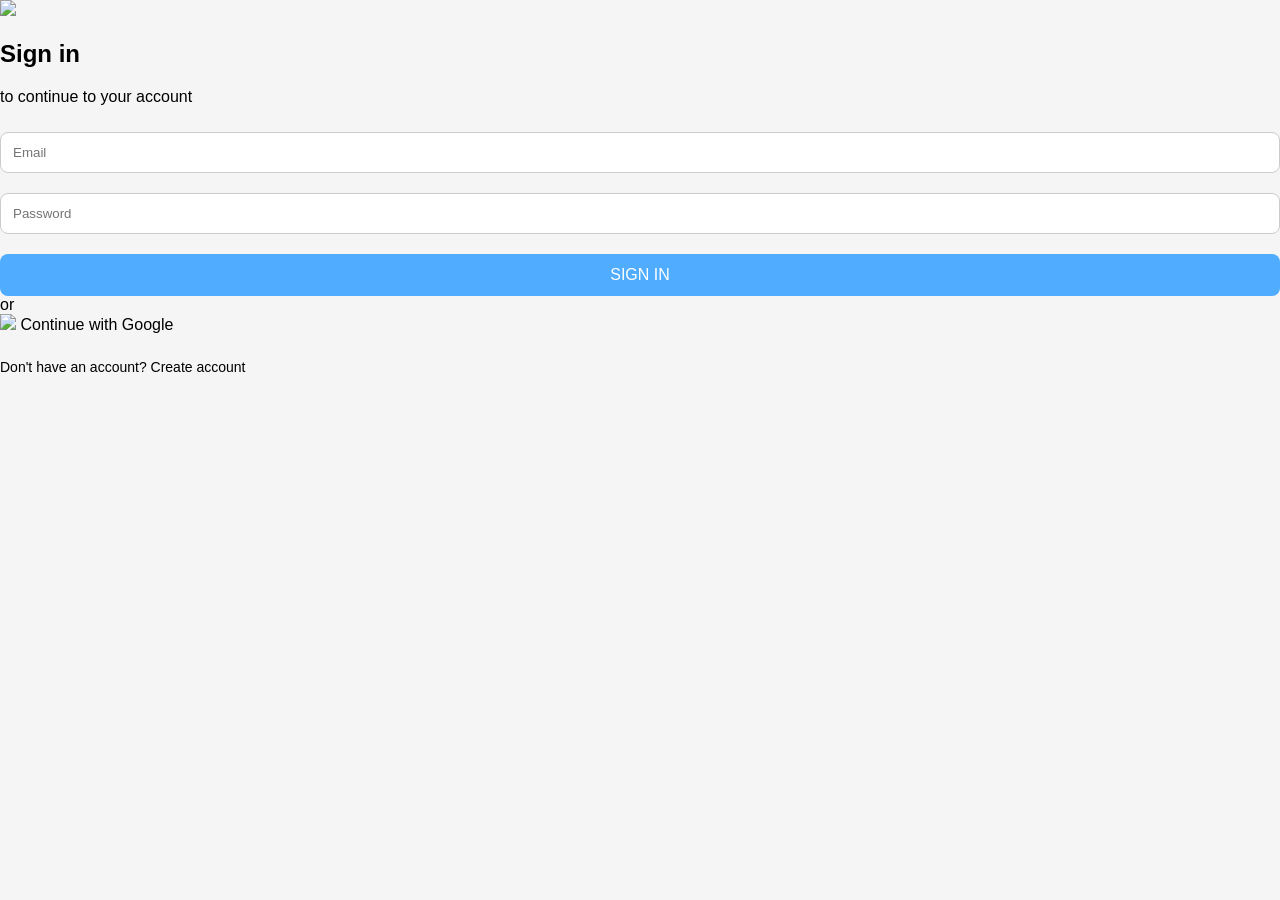
==== index.html @ 34eb0e0a "Add files via upload" ====
<!DOCTYPE html>
<html lang="en">
<head>
<meta charset="UTF-8">
<meta name="viewport" content="width=device-width, initial-scale=1.0">
<title>Sign In</title>
<link rel="stylesheet" href="style.css">
</head>
<body>

<div class="login-card">
    <div class="logo-container">
        <img src="assets/logo.png">
    </div>

    <h2>Sign in</h2>
    <p>to continue to your account</p>

    <div id="error-box" class="error-msg"></div>

    <form id="loginForm">
        <div class="input-group">
            <input type="email" id="email" placeholder="Email" required>
        </div>
        <div class="input-group">
            <input type="password" id="password" placeholder="Password" required>
        </div>
        <button type="submit" class="signin-btn">SIGN IN</button>
    </form>

    <div class="divider">or</div>

    <div class="social-btn" onclick="googleLogin()">
        <img src="https://www.gstatic.com/images/branding/product/1x/gsa_512dp.png">
        Continue with Google
    </div>

    <div style="margin-top: 25px; font-size: 14px;">
        Don't have an account? <span class="footer-link" onclick="createNewAccount()">Create account</span>
    </div>
</div>

<script src="firebase.js"></script>
<script type="module" src="script.js"></script>
</body>
</html>
---- style.css ----
body {font-family: Arial; margin:0; padding:0; background:#f5f5f5;}
.bg {position:fixed;top:0;left:0;width:100%;height:100%;background:linear-gradient(to right,#4facfe,#00f2fe);z-index:-1;}
.card {width:350px;background:white;padding:30px;border-radius:15px;margin:100px auto;text-align:center;box-shadow:0px 10px 20px rgba(0,0,0,0.2);}
.logo {width:100px;margin-bottom:20px;}
input {width:100%;padding:12px;margin:10px 0;border-radius:8px;border:1px solid #ccc;box-sizing:border-box;}
button {width:100%;padding:12px;background:#4facfe;color:white;border:none;border-radius:8px;cursor:pointer;font-size:16px;margin-top:10px;}
button:hover{background:#00f2fe;}
.social img{width:40px;margin:0 10px;cursor:pointer;}
.or{margin:20px 0 10px;}
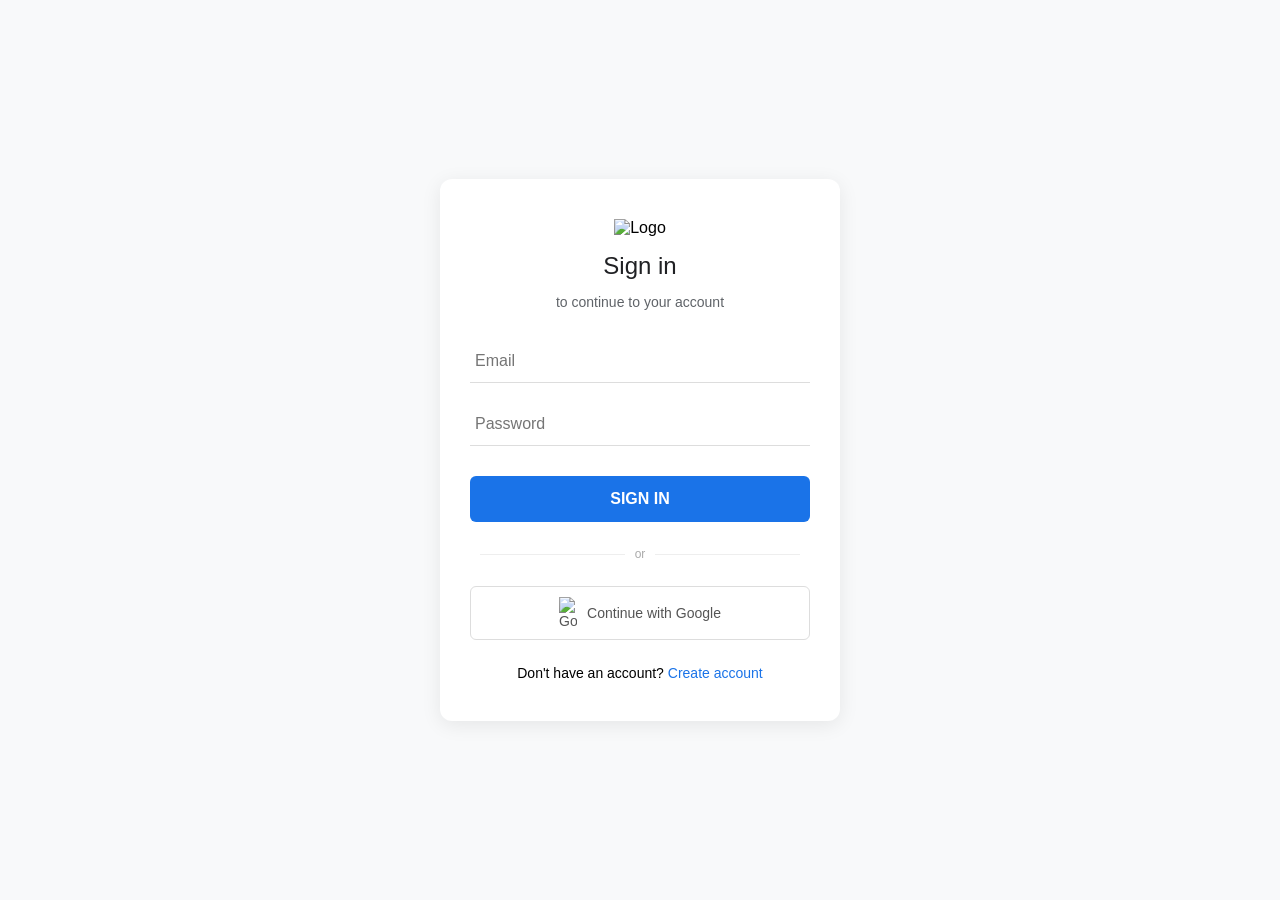
==== commit 7e27cd4c: "Update index.html" ====
--- a/index.html
+++ b/index.html
@@ -1,46 +1,176 @@
 <!DOCTYPE html>
 <html lang="en">
 <head>
-<meta charset="UTF-8">
-<meta name="viewport" content="width=device-width, initial-scale=1.0">
-<title>Sign In</title>
-<link rel="stylesheet" href="style.css">
+    <meta charset="UTF-8">
+    <meta name="viewport" content="width=device-width, initial-scale=1.0">
+    <title>Sign In</title>
+    
+    <script src="https://www.gstatic.com/firebasejs/9.22.1/firebase-app-compat.js"></script>
+    <script src="https://www.gstatic.com/firebasejs/9.22.1/firebase-auth-compat.js"></script>
+    <script src="https://www.gstatic.com/firebasejs/9.22.1/firebase-firestore-compat.js"></script>
+
+    <style>
+        * { box-sizing: border-box; }
+        body {
+            margin: 0; padding: 0;
+            font-family: 'Segoe UI', sans-serif;
+            background-color: #f8f9fa;
+            display: flex; justify-content: center; align-items: center;
+            min-height: 100vh;
+        }
+
+        .login-card {
+            background: white; width: 90%; max-width: 400px;
+            padding: 40px 30px; border-radius: 12px;
+            box-shadow: 0 4px 20px rgba(0,0,0,0.08); text-align: center;
+        }
+
+        .logo-container img { width: 65px; height: 65px; margin-bottom: 15px; }
+
+        h2 { margin: 0; font-size: 24px; color: #202124; font-weight: 500; }
+        p { color: #5f6368; font-size: 14px; margin-bottom: 30px; }
+
+        .input-group { margin-bottom: 20px; text-align: left; }
+        input {
+            width: 100%; padding: 12px 5px;
+            border: none; border-bottom: 1px solid #ddd;
+            font-size: 16px; outline: none; transition: 0.3s;
+        }
+        input:focus { border-bottom: 2px solid #1a73e8; }
+
+        .signin-btn {
+            width: 100%; padding: 14px;
+            background-color: #1a73e8; color: white;
+            border: none; border-radius: 6px;
+            font-size: 16px; font-weight: bold; cursor: pointer;
+            margin-top: 10px;
+        }
+
+        .divider { margin: 25px 0; display: flex; align-items: center; color: #aaa; font-size: 12px; }
+        .divider::before, .divider::after { content: ""; flex: 1; height: 1px; background: #eee; margin: 0 10px; }
+
+        .social-btn {
+            width: 100%; padding: 10px;
+            background: white; border: 1px solid #ddd;
+            border-radius: 6px; margin-bottom: 12px;
+            display: flex; justify-content: center; align-items: center;
+            cursor: pointer; font-size: 14px; color: #555;
+        }
+        .social-btn img { width: 18px; margin-right: 10px; }
+
+        .error-msg { color: #d93025; font-size: 13px; margin-bottom: 15px; display: none; }
+        .footer-link { color: #1a73e8; text-decoration: none; font-weight: 500; cursor: pointer; }
+    </style>
 </head>
 <body>
 
-<div class="login-card">
-    <div class="logo-container">
-        <img src="assets/logo.png">
+    <div class="login-card">
+        <div class="logo-container">
+            <img src="assets/logo.png" alt="Logo">
+        </div>
+
+        <h2>Sign in</h2>
+        <p>to continue to your account</p>
+
+        <div id="error-box" class="error-msg"></div>
+
+        <form id="loginForm">
+            <div class="input-group">
+                <input type="email" id="email" placeholder="Email" required>
+            </div>
+            <div class="input-group">
+                <input type="password" id="password" placeholder="Password" required>
+            </div>
+            <button type="submit" class="signin-btn" id="loginBtn">SIGN IN</button>
+        </form>
+
+        <div class="divider">or</div>
+
+        <div class="social-btn" onclick="googleLogin()">
+            <img src="https://www.gstatic.com/images/branding/product/1x/gsa_512dp.png" alt="Google">
+            Continue with Google
+        </div>
+
+        <div style="margin-top: 25px; font-size: 14px;">
+            Don't have an account? <span class="footer-link" onclick="createNewAccount()">Create account</span>
+        </div>
     </div>
 
-    <h2>Sign in</h2>
-    <p>to continue to your account</p>
+    <script>
+        // ১. আপনার Firebase কনফিগারেশন
+        const firebaseConfig = {
+            apiKey: "AIzaSyCzv08ydHYvUue_sgEjDoT221ocAedXYfM",
+            authDomain: "myproject-9f21b.firebaseapp.com",
+            projectId: "myproject-9f21b",
+            storageBucket: "myproject-9f21b.firebasestorage.app",
+            messagingSenderId: "670760388595",
+            appId: "1:670760388595:web:a88159aa1ef33a4da37486"
+        };
 
-    <div id="error-box" class="error-msg"></div>
+        // ২. Initialize Firebase
+        firebase.initializeApp(firebaseConfig);
+        const auth = firebase.auth();
+        const db = firebase.firestore();
 
-    <form id="loginForm">
-        <div class="input-group">
-            <input type="email" id="email" placeholder="Email" required>
-        </div>
-        <div class="input-group">
-            <input type="password" id="password" placeholder="Password" required>
-        </div>
-        <button type="submit" class="signin-btn">SIGN IN</button>
-    </form>
+        // ৩. লগইন সাকসেস হ্যান্ডলার (আপনার চাওয়া লজিক)
+        function handleLoginSuccess(user) {
+            db.collection("users").doc(user.uid).get().then((doc) => {
+                if (doc.exists && doc.data().nickname) {
+                    // তথ্য থাকলে সরাসরি হোমে
+                    window.location.href = "home.html";
+                } else {
+                    // তথ্য না থাকলে বেসিক ইনফো পেজে
+                    window.location.href = "gender_selection.html";
+                }
+            }).catch((error) => {
+                console.error("Firestore Error:", error);
+                window.location.href = "gender_selection.html";
+            });
+        }
 
-    <div class="divider">or</div>
+        // ৪. ইমেইল লগইন
+        document.getElementById('loginForm').addEventListener('submit', (e) => {
+            e.preventDefault();
+            const email = document.getElementById('email').value;
+            const pass = document.getElementById('password').value;
+            const btn = document.getElementById('loginBtn');
 
-    <div class="social-btn" onclick="googleLogin()">
-        <img src="https://www.gstatic.com/images/branding/product/1x/gsa_512dp.png">
-        Continue with Google
-    </div>
+            btn.disabled = true;
+            btn.innerText = "Checking...";
 
-    <div style="margin-top: 25px; font-size: 14px;">
-        Don't have an account? <span class="footer-link" onclick="createNewAccount()">Create account</span>
-    </div>
-</div>
+            auth.signInWithEmailAndPassword(email, pass)
+                .then((res) => handleLoginSuccess(res.user))
+                .catch(err => {
+                    showError(err.message);
+                    btn.disabled = false;
+                    btn.innerText = "SIGN IN";
+                });
+        });
 
-<script src="firebase.js"></script>
-<script type="module" src="script.js"></script>
+        // ৫. গুগল লগইন
+        function googleLogin() {
+            const provider = new firebase.auth.GoogleAuthProvider();
+            auth.signInWithPopup(provider)
+                .then((res) => handleLoginSuccess(res.user))
+                .catch(err => showError(err.message));
+        }
+
+        // ৬. নতুন অ্যাকাউন্ট খোলা (টেস্টের জন্য)
+        function createNewAccount() {
+            const email = document.getElementById('email').value;
+            const pass = document.getElementById('password').value;
+            if(!email || !pass) { alert("Enter email/pass first!"); return; }
+
+            auth.createUserWithEmailAndPassword(email, pass)
+                .then((res) => handleLoginSuccess(res.user))
+                .catch(err => showError(err.message));
+        }
+
+        function showError(msg) {
+            const box = document.getElementById('error-box');
+            box.innerText = msg;
+            box.style.display = "block";
+        }
+    </script>
 </body>
-</html>+</html>
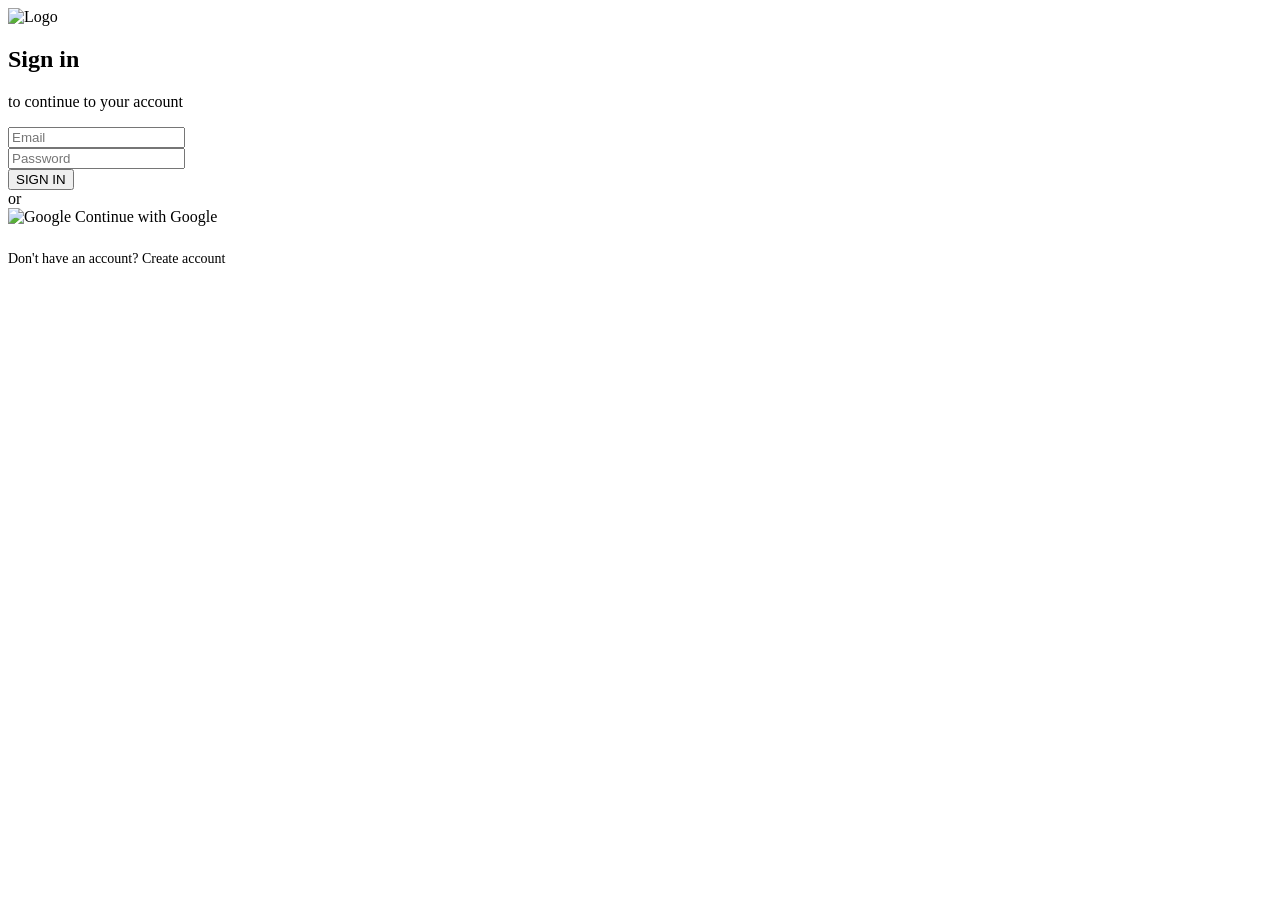
==== commit 50ea9dd2: "Update index.html" ====
--- a/index.html
+++ b/index.html
@@ -6,61 +6,10 @@
     <title>Sign In</title>
     
     <script src="https://www.gstatic.com/firebasejs/9.22.1/firebase-app-compat.js"></script>
-    <script src="https://www.gstatic.com/firebasejs/9.22.1/firebase-auth-compat.js"></script>
-    <script src="https://www.gstatic.com/firebasejs/9.22.1/firebase-firestore-compat.js"></script>
+<script src="https://www.gstatic.com/firebasejs/9.22.1/firebase-firestore-compat.js"></script>
+<script src="https://www.gstatic.com/firebasejs/9.22.1/firebase-storage-compat.js"></script>
 
-    <style>
-        * { box-sizing: border-box; }
-        body {
-            margin: 0; padding: 0;
-            font-family: 'Segoe UI', sans-serif;
-            background-color: #f8f9fa;
-            display: flex; justify-content: center; align-items: center;
-            min-height: 100vh;
-        }
-
-        .login-card {
-            background: white; width: 90%; max-width: 400px;
-            padding: 40px 30px; border-radius: 12px;
-            box-shadow: 0 4px 20px rgba(0,0,0,0.08); text-align: center;
-        }
-
-        .logo-container img { width: 65px; height: 65px; margin-bottom: 15px; }
-
-        h2 { margin: 0; font-size: 24px; color: #202124; font-weight: 500; }
-        p { color: #5f6368; font-size: 14px; margin-bottom: 30px; }
-
-        .input-group { margin-bottom: 20px; text-align: left; }
-        input {
-            width: 100%; padding: 12px 5px;
-            border: none; border-bottom: 1px solid #ddd;
-            font-size: 16px; outline: none; transition: 0.3s;
-        }
-        input:focus { border-bottom: 2px solid #1a73e8; }
-
-        .signin-btn {
-            width: 100%; padding: 14px;
-            background-color: #1a73e8; color: white;
-            border: none; border-radius: 6px;
-            font-size: 16px; font-weight: bold; cursor: pointer;
-            margin-top: 10px;
-        }
-
-        .divider { margin: 25px 0; display: flex; align-items: center; color: #aaa; font-size: 12px; }
-        .divider::before, .divider::after { content: ""; flex: 1; height: 1px; background: #eee; margin: 0 10px; }
-
-        .social-btn {
-            width: 100%; padding: 10px;
-            background: white; border: 1px solid #ddd;
-            border-radius: 6px; margin-bottom: 12px;
-            display: flex; justify-content: center; align-items: center;
-            cursor: pointer; font-size: 14px; color: #555;
-        }
-        .social-btn img { width: 18px; margin-right: 10px; }
-
-        .error-msg { color: #d93025; font-size: 13px; margin-bottom: 15px; display: none; }
-        .footer-link { color: #1a73e8; text-decoration: none; font-weight: 500; cursor: pointer; }
-    </style>
+    
 </head>
 <body>
 
@@ -96,81 +45,11 @@
         </div>
     </div>
 
-    <script>
-        // ১. আপনার Firebase কনফিগারেশন
-        const firebaseConfig = {
-            apiKey: "AIzaSyCzv08ydHYvUue_sgEjDoT221ocAedXYfM",
-            authDomain: "myproject-9f21b.firebaseapp.com",
-            projectId: "myproject-9f21b",
-            storageBucket: "myproject-9f21b.firebasestorage.app",
-            messagingSenderId: "670760388595",
-            appId: "1:670760388595:web:a88159aa1ef33a4da37486"
-        };
+    
 
-        // ২. Initialize Firebase
-        firebase.initializeApp(firebaseConfig);
-        const auth = firebase.auth();
-        const db = firebase.firestore();
-
-        // ৩. লগইন সাকসেস হ্যান্ডলার (আপনার চাওয়া লজিক)
-        function handleLoginSuccess(user) {
-            db.collection("users").doc(user.uid).get().then((doc) => {
-                if (doc.exists && doc.data().nickname) {
-                    // তথ্য থাকলে সরাসরি হোমে
-                    window.location.href = "home.html";
-                } else {
-                    // তথ্য না থাকলে বেসিক ইনফো পেজে
-                    window.location.href = "gender_selection.html";
-                }
-            }).catch((error) => {
-                console.error("Firestore Error:", error);
-                window.location.href = "gender_selection.html";
-            });
-        }
-
-        // ৪. ইমেইল লগইন
-        document.getElementById('loginForm').addEventListener('submit', (e) => {
-            e.preventDefault();
-            const email = document.getElementById('email').value;
-            const pass = document.getElementById('password').value;
-            const btn = document.getElementById('loginBtn');
-
-            btn.disabled = true;
-            btn.innerText = "Checking...";
-
-            auth.signInWithEmailAndPassword(email, pass)
-                .then((res) => handleLoginSuccess(res.user))
-                .catch(err => {
-                    showError(err.message);
-                    btn.disabled = false;
-                    btn.innerText = "SIGN IN";
-                });
-        });
-
-        // ৫. গুগল লগইন
-        function googleLogin() {
-            const provider = new firebase.auth.GoogleAuthProvider();
-            auth.signInWithPopup(provider)
-                .then((res) => handleLoginSuccess(res.user))
-                .catch(err => showError(err.message));
-        }
-
-        // ৬. নতুন অ্যাকাউন্ট খোলা (টেস্টের জন্য)
-        function createNewAccount() {
-            const email = document.getElementById('email').value;
-            const pass = document.getElementById('password').value;
-            if(!email || !pass) { alert("Enter email/pass first!"); return; }
-
-            auth.createUserWithEmailAndPassword(email, pass)
-                .then((res) => handleLoginSuccess(res.user))
-                .catch(err => showError(err.message));
-        }
-
-        function showError(msg) {
-            const box = document.getElementById('error-box');
-            box.innerText = msg;
-            box.style.display = "block";
-        }
-    </script>
+     
+<script src="firebase.js"></script>
+<script src="script.js"></script>
+        
 </body>
 </html>
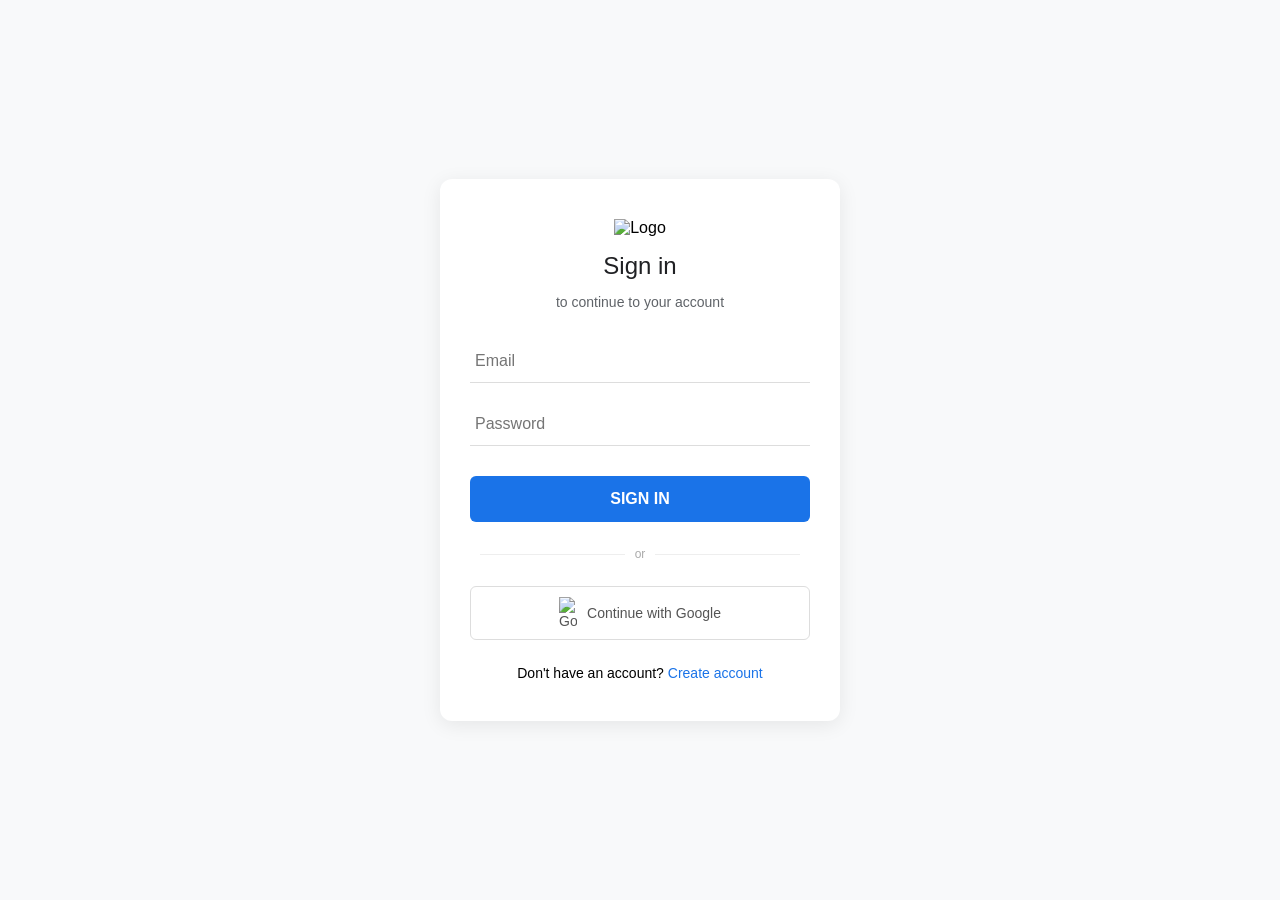
==== commit 6b55ffdc: "Update index.html" ====
--- a/index.html
+++ b/index.html
@@ -5,6 +5,7 @@
     <meta name="viewport" content="width=device-width, initial-scale=1.0">
     <title>Sign In</title>
     
+    <link rel="stylesheet" href="style.css">
     <script src="https://www.gstatic.com/firebasejs/9.22.1/firebase-app-compat.js"></script>
 <script src="https://www.gstatic.com/firebasejs/9.22.1/firebase-firestore-compat.js"></script>
 <script src="https://www.gstatic.com/firebasejs/9.22.1/firebase-storage-compat.js"></script>
--- a/style.css
+++ b/style.css
@@ -0,0 +1,52 @@
+
+        * { box-sizing: border-box; }
+        body {
+            margin: 0; padding: 0;
+            font-family: 'Segoe UI', sans-serif;
+            background-color: #f8f9fa;
+            display: flex; justify-content: center; align-items: center;
+            min-height: 100vh;
+        }
+
+        .login-card {
+            background: white; width: 90%; max-width: 400px;
+            padding: 40px 30px; border-radius: 12px;
+            box-shadow: 0 4px 20px rgba(0,0,0,0.08); text-align: center;
+        }
+
+        .logo-container img { width: 65px; height: 65px; margin-bottom: 15px; }
+
+        h2 { margin: 0; font-size: 24px; color: #202124; font-weight: 500; }
+        p { color: #5f6368; font-size: 14px; margin-bottom: 30px; }
+
+        .input-group { margin-bottom: 20px; text-align: left; }
+        input {
+            width: 100%; padding: 12px 5px;
+            border: none; border-bottom: 1px solid #ddd;
+            font-size: 16px; outline: none; transition: 0.3s;
+        }
+        input:focus { border-bottom: 2px solid #1a73e8; }
+
+        .signin-btn {
+            width: 100%; padding: 14px;
+            background-color: #1a73e8; color: white;
+            border: none; border-radius: 6px;
+            font-size: 16px; font-weight: bold; cursor: pointer;
+            margin-top: 10px;
+        }
+
+        .divider { margin: 25px 0; display: flex; align-items: center; color: #aaa; font-size: 12px; }
+        .divider::before, .divider::after { content: ""; flex: 1; height: 1px; background: #eee; margin: 0 10px; }
+
+        .social-btn {
+            width: 100%; padding: 10px;
+            background: white; border: 1px solid #ddd;
+            border-radius: 6px; margin-bottom: 12px;
+            display: flex; justify-content: center; align-items: center;
+            cursor: pointer; font-size: 14px; color: #555;
+        }
+        .social-btn img { width: 18px; margin-right: 10px; }
+
+        .error-msg { color: #d93025; font-size: 13px; margin-bottom: 15px; display: none; }
+        .footer-link { color: #1a73e8; text-decoration: none; font-weight: 500; cursor: pointer; }
+    
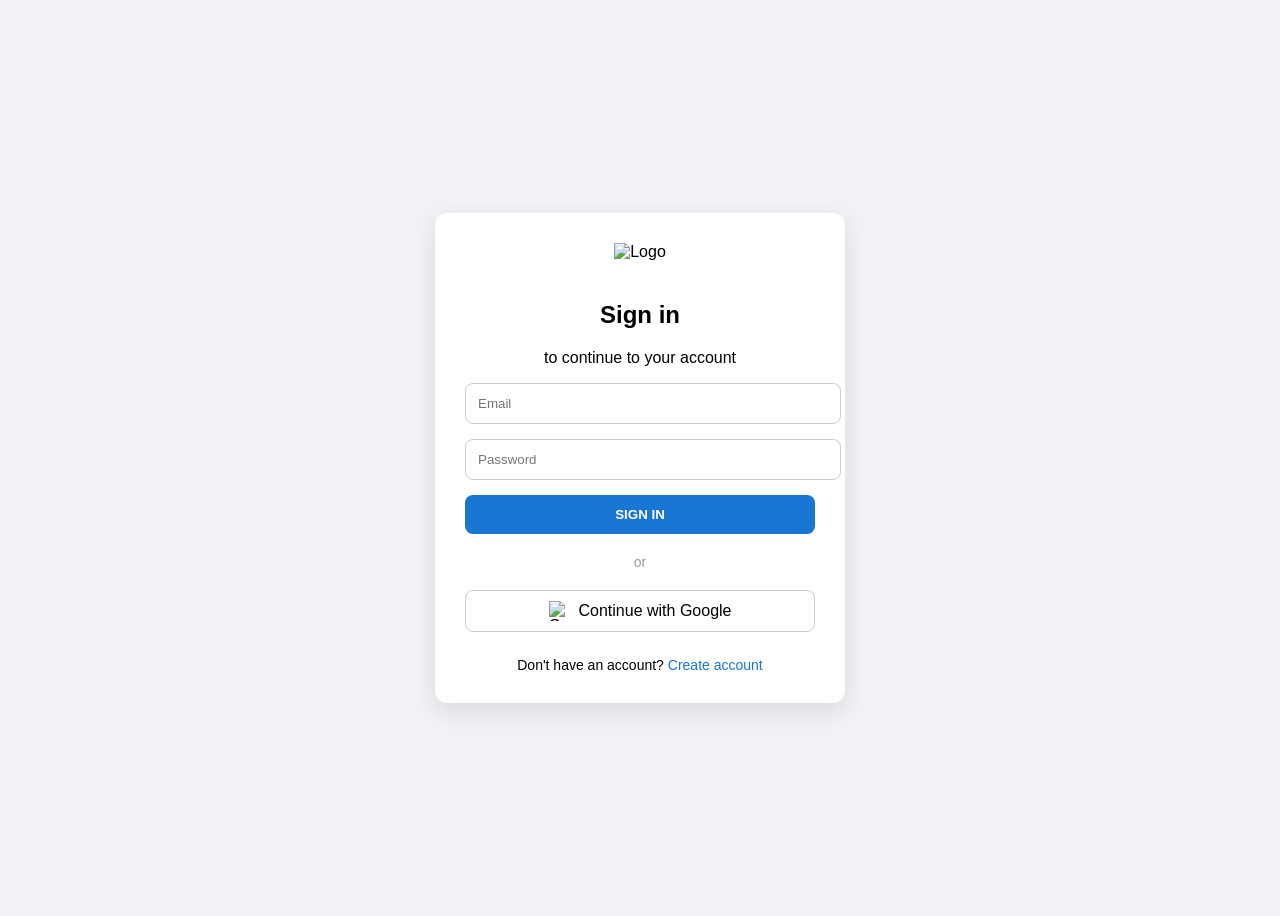
==== commit 03cd306b: "Add files via upload" ====
--- a/index.html
+++ b/index.html
@@ -4,53 +4,51 @@
     <meta charset="UTF-8">
     <meta name="viewport" content="width=device-width, initial-scale=1.0">
     <title>Sign In</title>
-    
     <link rel="stylesheet" href="style.css">
+
+    <!-- Firebase CDN -->
     <script src="https://www.gstatic.com/firebasejs/9.22.1/firebase-app-compat.js"></script>
-<script src="https://www.gstatic.com/firebasejs/9.22.1/firebase-firestore-compat.js"></script>
-<script src="https://www.gstatic.com/firebasejs/9.22.1/firebase-storage-compat.js"></script>
-
-    
+    <script src="https://www.gstatic.com/firebasejs/9.22.1/firebase-auth-compat.js"></script>
+    <script src="https://www.gstatic.com/firebasejs/9.22.1/firebase-firestore-compat.js"></script>
+    <script src="https://www.gstatic.com/firebasejs/9.22.1/firebase-storage-compat.js"></script>
 </head>
 <body>
 
-    <div class="login-card">
-        <div class="logo-container">
-            <img src="assets/logo.png" alt="Logo">
-        </div>
-
-        <h2>Sign in</h2>
-        <p>to continue to your account</p>
-
-        <div id="error-box" class="error-msg"></div>
-
-        <form id="loginForm">
-            <div class="input-group">
-                <input type="email" id="email" placeholder="Email" required>
-            </div>
-            <div class="input-group">
-                <input type="password" id="password" placeholder="Password" required>
-            </div>
-            <button type="submit" class="signin-btn" id="loginBtn">SIGN IN</button>
-        </form>
-
-        <div class="divider">or</div>
-
-        <div class="social-btn" onclick="googleLogin()">
-            <img src="https://www.gstatic.com/images/branding/product/1x/gsa_512dp.png" alt="Google">
-            Continue with Google
-        </div>
-
-        <div style="margin-top: 25px; font-size: 14px;">
-            Don't have an account? <span class="footer-link" onclick="createNewAccount()">Create account</span>
-        </div>
+<div class="login-card">
+    <div class="logo-container">
+        <img src="assets/logo.png" alt="Logo">
     </div>
 
-    
+    <h2>Sign in</h2>
+    <p>to continue to your account</p>
 
-     
+    <div id="error-box" class="error-msg"></div>
+
+    <form id="loginForm">
+        <div class="input-group">
+            <input type="email" id="email" placeholder="Email" required>
+        </div>
+        <div class="input-group">
+            <input type="password" id="password" placeholder="Password" required>
+        </div>
+        <button type="submit" class="signin-btn" id="loginBtn">SIGN IN</button>
+    </form>
+
+    <div class="divider">or</div>
+
+    <div class="social-btn" onclick="googleLogin()">
+        <img src="https://www.gstatic.com/images/branding/product/1x/gsa_512dp.png" alt="Google">
+        Continue with Google
+    </div>
+
+    <div style="margin-top: 25px; font-size: 14px;">
+        Don't have an account? <span class="footer-link" onclick="createNewAccount()">Create account</span>
+    </div>
+</div>
+
+<!-- Firebase config -->
 <script src="firebase.js"></script>
 <script src="script.js"></script>
-        
+
 </body>
-</html>
+</html>
--- a/style.css
+++ b/style.css
@@ -1,52 +1,82 @@
+body {
+    font-family: Arial, sans-serif;
+    background: #f0f2f5;
+    display: flex;
+    justify-content: center;
+    align-items: center;
+    height: 100vh;
+}
 
-        * { box-sizing: border-box; }
-        body {
-            margin: 0; padding: 0;
-            font-family: 'Segoe UI', sans-serif;
-            background-color: #f8f9fa;
-            display: flex; justify-content: center; align-items: center;
-            min-height: 100vh;
-        }
+.login-card {
+    background: #fff;
+    padding: 30px;
+    border-radius: 12px;
+    width: 350px;
+    box-shadow: 0 8px 25px rgba(0,0,0,0.1);
+    text-align: center;
+}
 
-        .login-card {
-            background: white; width: 90%; max-width: 400px;
-            padding: 40px 30px; border-radius: 12px;
-            box-shadow: 0 4px 20px rgba(0,0,0,0.08); text-align: center;
-        }
+.logo-container img {
+    width: 80px;
+    margin-bottom: 20px;
+}
 
-        .logo-container img { width: 65px; height: 65px; margin-bottom: 15px; }
+.input-group {
+    margin: 15px 0;
+}
 
-        h2 { margin: 0; font-size: 24px; color: #202124; font-weight: 500; }
-        p { color: #5f6368; font-size: 14px; margin-bottom: 30px; }
+.input-group input {
+    width: 100%;
+    padding: 12px;
+    border-radius: 8px;
+    border: 1px solid #ccc;
+}
 
-        .input-group { margin-bottom: 20px; text-align: left; }
-        input {
-            width: 100%; padding: 12px 5px;
-            border: none; border-bottom: 1px solid #ddd;
-            font-size: 16px; outline: none; transition: 0.3s;
-        }
-        input:focus { border-bottom: 2px solid #1a73e8; }
+.signin-btn {
+    width: 100%;
+    padding: 12px;
+    background: #1976d2;
+    color: #fff;
+    border: none;
+    border-radius: 8px;
+    cursor: pointer;
+    font-weight: bold;
+}
 
-        .signin-btn {
-            width: 100%; padding: 14px;
-            background-color: #1a73e8; color: white;
-            border: none; border-radius: 6px;
-            font-size: 16px; font-weight: bold; cursor: pointer;
-            margin-top: 10px;
-        }
+.signin-btn:hover {
+    background: #155fa0;
+}
 
-        .divider { margin: 25px 0; display: flex; align-items: center; color: #aaa; font-size: 12px; }
-        .divider::before, .divider::after { content: ""; flex: 1; height: 1px; background: #eee; margin: 0 10px; }
+.divider {
+    margin: 20px 0;
+    font-size: 14px;
+    color: #999;
+}
 
-        .social-btn {
-            width: 100%; padding: 10px;
-            background: white; border: 1px solid #ddd;
-            border-radius: 6px; margin-bottom: 12px;
-            display: flex; justify-content: center; align-items: center;
-            cursor: pointer; font-size: 14px; color: #555;
-        }
-        .social-btn img { width: 18px; margin-right: 10px; }
+.social-btn {
+    display: flex;
+    align-items: center;
+    justify-content: center;
+    border: 1px solid #ccc;
+    padding: 10px;
+    border-radius: 8px;
+    cursor: pointer;
+    gap: 10px;
+}
 
-        .error-msg { color: #d93025; font-size: 13px; margin-bottom: 15px; display: none; }
-        .footer-link { color: #1a73e8; text-decoration: none; font-weight: 500; cursor: pointer; }
-    
+.social-btn img {
+    width: 20px;
+    height: 20px;
+}
+
+.footer-link {
+    color: #1976d2;
+    cursor: pointer;
+}
+
+.error-msg {
+    color: #d32f2f;
+    font-size: 14px;
+    margin-bottom: 10px;
+    display: none;
+}
